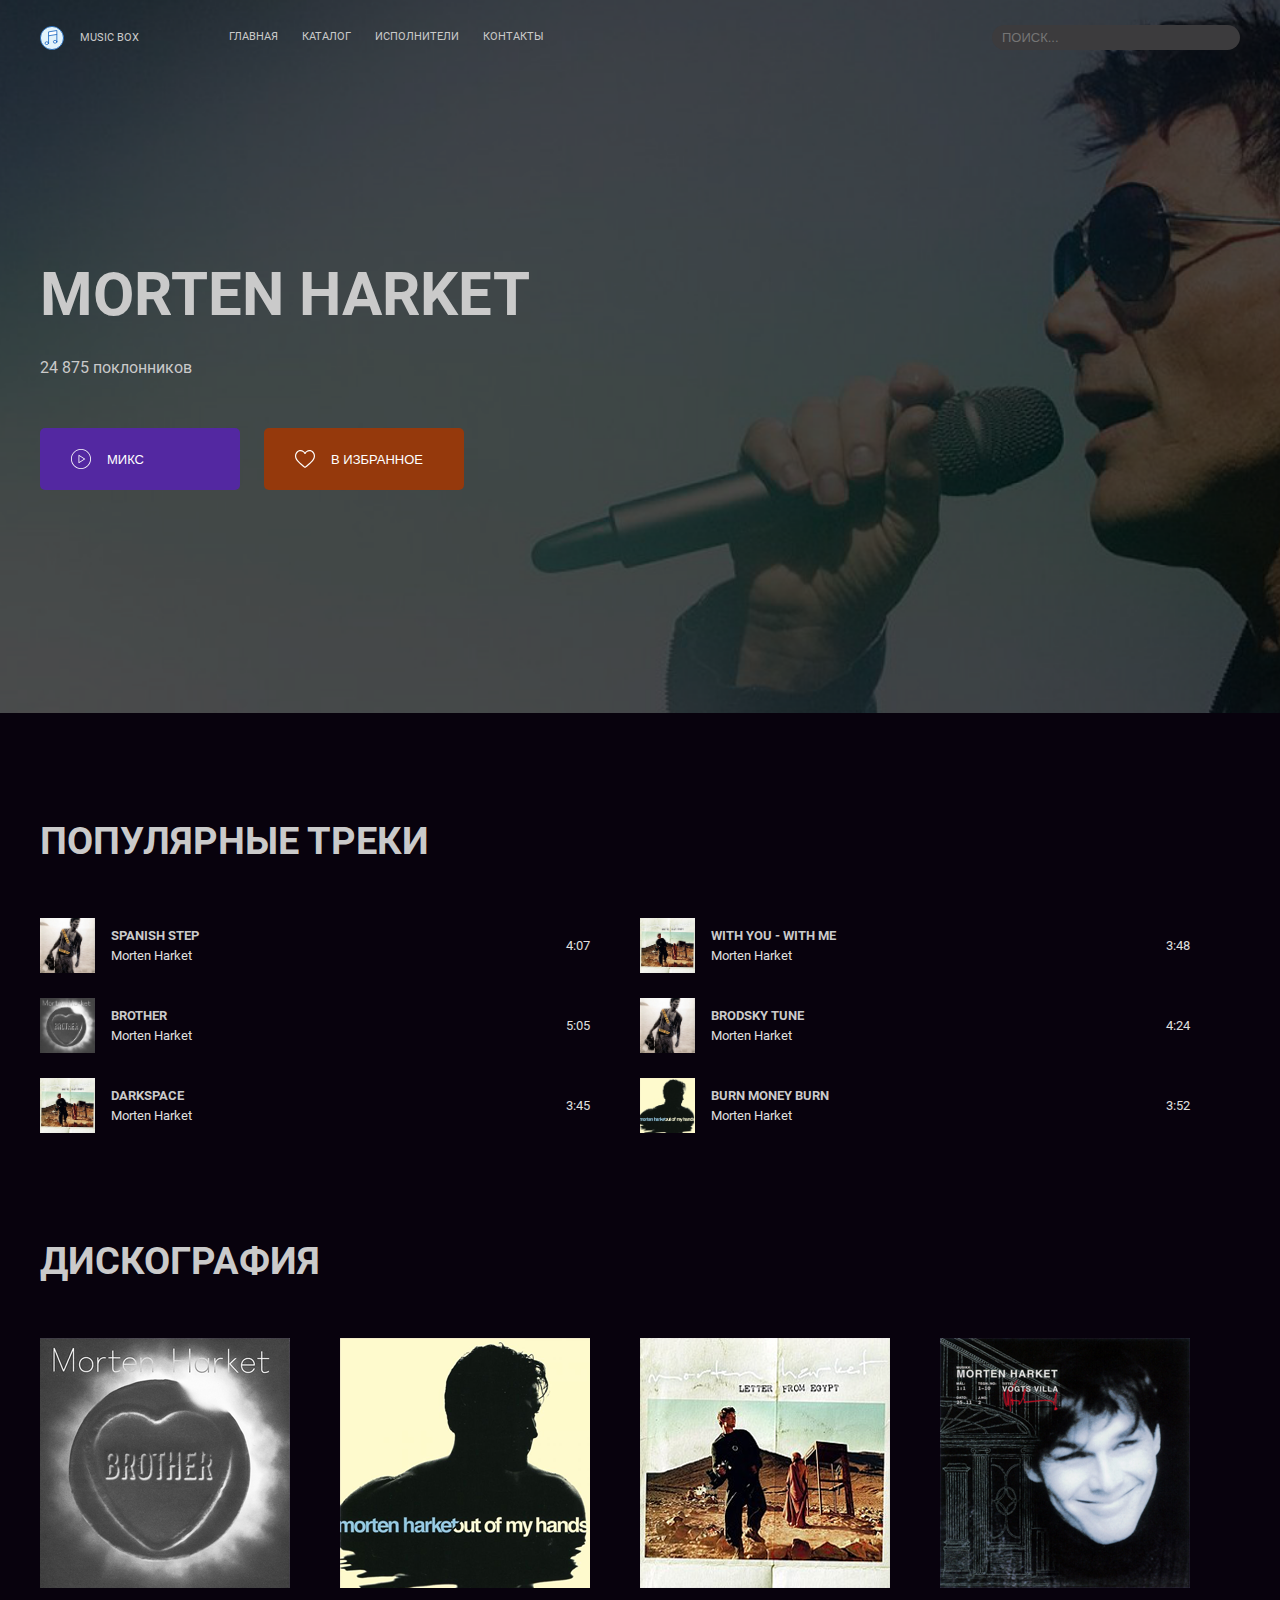
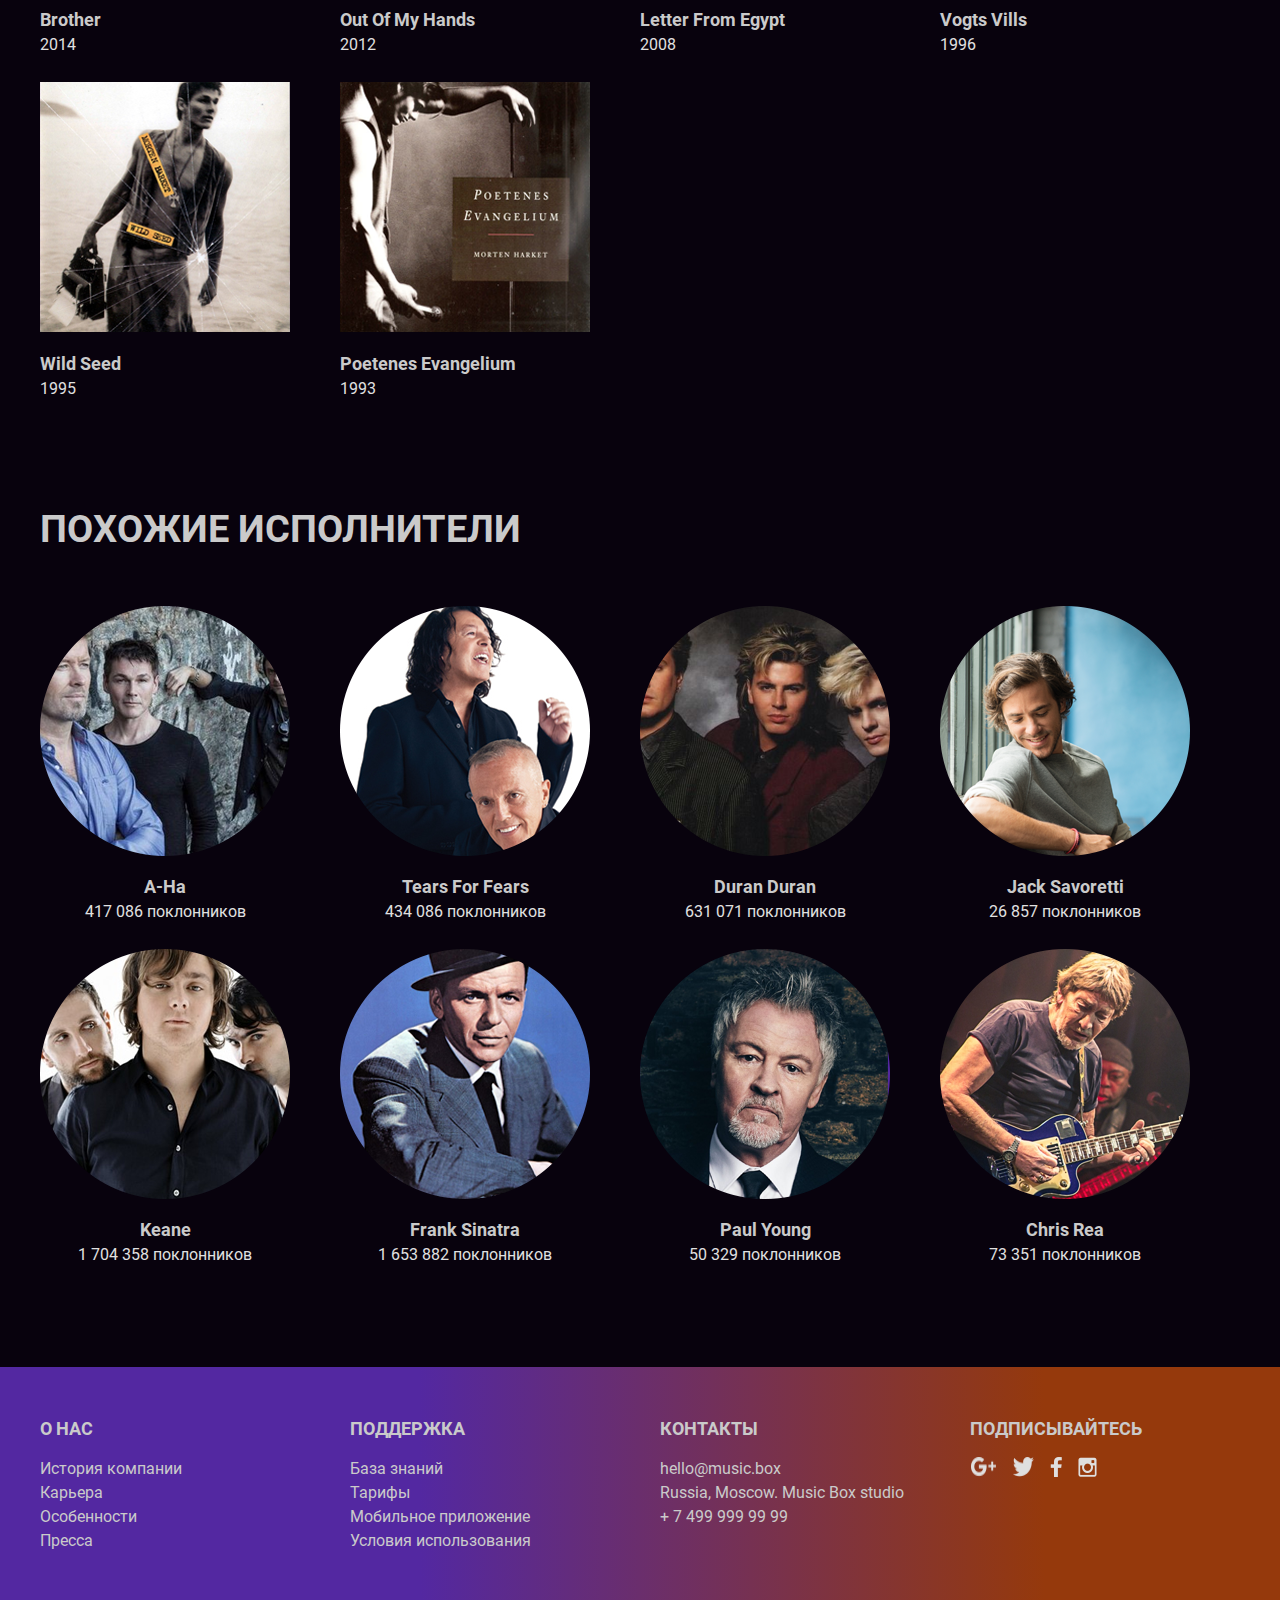
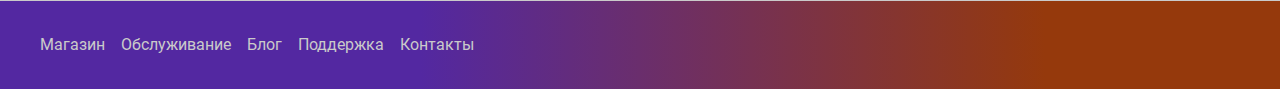
==== src/artist.html @ f11d0556 "first try" ====
<!DOCTYPE html>
<html lang="ru">
<head>
    <meta charset="UTF-8">
    <meta name="viewport" content="width=device-width, initial-scale=1.0">
    <meta http-equiv="X-UA-Compatible" content="ie=edge">
    <title>Портал «Music Box» Александр</title>

    <link rel="stylesheet" href="css/style.css">
</head>
<body>
    <header class="flex-center header">
        <div class="container-width">
            <div class="logo">
                <div class="music-logo"></div>
                <span>MUSIC BOX</span>
            </div>
            <nav>
                <ul>
                    <li>ГЛАВНАЯ</li>
                    <li>КАТАЛОГ</li>
                    <li>ИСПОЛНИТЕЛИ</li>
                    <li>КОНТАКТЫ</li>
                </ul>
            </nav>
            <input type="text" placeholder="ПОИСК...">
        </div>
    </header>
    <main id="page-description" class="main-second">
        <div class="container-width">
            <h1>Morten Harket</h1>
            <p>24 875 поклонников</p>
            <div class="button-flex">
                <button class="violet-color">МИКС</button>
                <button class="orange-color">В ИЗБРАННОЕ</button>
            </div>
        </div>
    </main>
    <section id="page-popular-track" class="popular-track">
        <div class="container-width">
            <h2>Популярные треки</h2>
            <div class="track-list">
                <div class="track-item">
                    <img src="./images/Wild Seed.png" alt="albom image 1">
                    <div class="track-info">
                        <h4>Spanish Step</h4>
                        <p>Morten Harket</p>
                    </div>
                    <p class="track-time">4:07</p>
                </div>
                <div class="track-item">
                    <img src="./images/Letter from Egypt.png" alt="albom image 2">
                    <div class="track-info">
                        <h4>With You - With Me</h4>
                        <p>Morten Harket</p>
                    </div>
                    <p class="track-time">3:48</p>
                </div>
                <div class="track-item">
                    <img src="./images/Brother.png" alt="albom image 3">
                    <div class="track-info">
                        <h4>Brother</h4>
                        <p>Morten Harket</p>
                    </div>
                    <p class="track-time">5:05</p>
                </div>
                <div class="track-item">
                    <img src="./images/Wild Seed.png" alt="albom image 1">
                    <div class="track-info">
                        <h4>Brodsky Tune</h4>
                        <p>Morten Harket</p>
                    </div>
                    <p class="track-time">4:24</p>
                </div>
                <div class="track-item">
                    <img src="./images/Letter from Egypt.png" alt="albom image 2">
                    <div class="track-info">
                        <h4>Darkspace</h4>
                        <p>Morten Harket</p>
                    </div>
                    <p class="track-time">3:45</p>
                </div>
                <div class="track-item">
                    <img src="./images/Out of My Hands.png" alt="albom image 4">
                    <div class="track-info">
                        <h4>Burn Money Burn</h4>
                        <p>Morten Harket</p>
                    </div>
                    <p class="track-time">3:52</p>
                </div>
            </div>
        </div>
    </section>
    <section id="page-discography" class="discography">
        <div class="container-width">
            <h2>Дискография</h2>
            <div class="discography-list">
                <div class="discography-item">
                    <img src="./images/Brother.png" alt="albom image 1">
                    <h4>Brother</h4>
                    <p>2014</p>
                </div>
                <div class="discography-item">
                    <img src="./images/Out of My Hands.png" alt="albom image 2">
                    <h4>Out Of My Hands</h4>
                    <p>2012</p>
                </div>
                <div class="discography-item">
                    <img src="./images/Letter from Egypt.png" alt="albom image 3">
                    <h4>Letter From Egypt</h4>
                    <p>2008</p>
                </div>
                <div class="discography-item">
                    <img src="./images/Vogts Villa.png" alt="albom image 4">
                    <h4>Vogts Vills</h4>
                    <p>1996</p>
                </div>
                <div class="discography-item">
                    <img src="./images/Wild Seed.png" alt="albom image 5">
                    <h4>Wild Seed</h4>
                    <p>1995</p>
                </div>
                <div class="discography-item">
                    <img src="./images/Poetenes Evangelium.png" alt="albom image 6">
                    <h4>Poetenes Evangelium</h4>
                    <p>1993</p>
                </div>
            </div>
        </div>
    </section>
    <section id="page-similar" class="similar">
        <div class="container-width">
            <h2>Похожие исполнители</h2>
            <div class="similar-list">
                <div class="similar-item">
                    <img src="./images/A-ha.png" alt="artist image 1">
                    <h4>A-Ha</h4>
                    <p>417 086 поклонников</p>
                </div>
                <div class="similar-item">
                    <img src="./images/Tears for Fears.png" alt="artist image 2">
                    <h4>Tears For Fears</h4>
                    <p>434 086 поклонников</p>
                </div>
                <div class="similar-item">
                    <img src="./images/Duran Duran.png" alt="artist image 3">
                    <h4>Duran Duran</h4>
                    <p>631 071 поклонников</p>
                </div>
                <div class="similar-item">
                    <img src="./images/Jack Savoretti.png" alt="artist image 4">
                    <h4>Jack Savoretti</h4>
                    <p>26 857 поклонников</p>
                </div>
                <div class="similar-item">
                    <img src="./images/Keane.png" alt="artist image 5">
                    <h4>Keane</h4>
                    <p>1 704 358 поклонников</p>
                </div>
                <div class="similar-item">
                    <img src="./images/Frank Sinatra.png" alt="artist image 6">
                    <h4>Frank Sinatra</h4>
                    <p>1 653 882 поклонников</p>
                </div>
                <div class="similar-item">
                    <img src="./images/Paul Young.png" alt="artist image 7">
                    <h4>Paul Young</h4>
                    <p>50 329 поклонников</p>
                </div>
                <div class="similar-item">
                    <img src="./images/Chris Rea.png" alt="artist image 8">
                    <h4>Chris Rea</h4>
                    <p>73 351 поклонников</p>
                </div>
            </div>
                
        </div>
    </section>
    <footer class="bg-gradient">
        <div class="footer-border"></div>
        <div class="container-width">
            <div class="footer-top">
                <div class="footer-column">
                    <h2>О нас</h2>
                    <p>История компании</p>
                    <p>Карьера</p>
                    <p>Особенности</p>
                    <p>Пресса</p>
                </div>
                <div class="footer-column">
                    <h2>Поддержка</h2>
                    <p>База знаний</p>
                    <p>Тарифы</p>
                    <p>Мобильное приложение</p>
                    <p>Условия использования</p>
                </div>
                <div class="footer-column">
                    <h2>Контакты</h2>
                    <p>hello@music.box</p>
                    <p>Russia, Moscow. Music Box studio</p>
                    <p>+ 7 499 999 99 99</p>
                </div>
                <div class="footer-column">
                    <h2>Подписывайтесь</h2>
                    <div class="logos">
                        <img src="./images/Google+.png" alt="google+">
                        <img src="./images/Twitter.png" alt="twitter">
                        <img src="./images/Facebook.png" alt="facebook">
                        <img src="./images/Instagram.png" alt="insta">
                    </div>
                </div>
            </div>
            <div class="footer-down">
                <span>Магазин</span>
                <span>Обслуживание</span>
                <span>Блог</span>
                <span>Поддержка</span>
                <span>Контакты</span>
            </div>
        </div>
    </footer>
</body>
</html>
---- src/css/style.css ----
@import "basic.css";
@import "header.css";
@import "main.css";
@import "pricing.css";
@import "pricing-item.css";
@import "news.css";
@import "mobile-app.css";
@import "footer.css";
@import "main-second.css";
@import "popular-track.css";
@import "discography.css";
@import "similar.css";
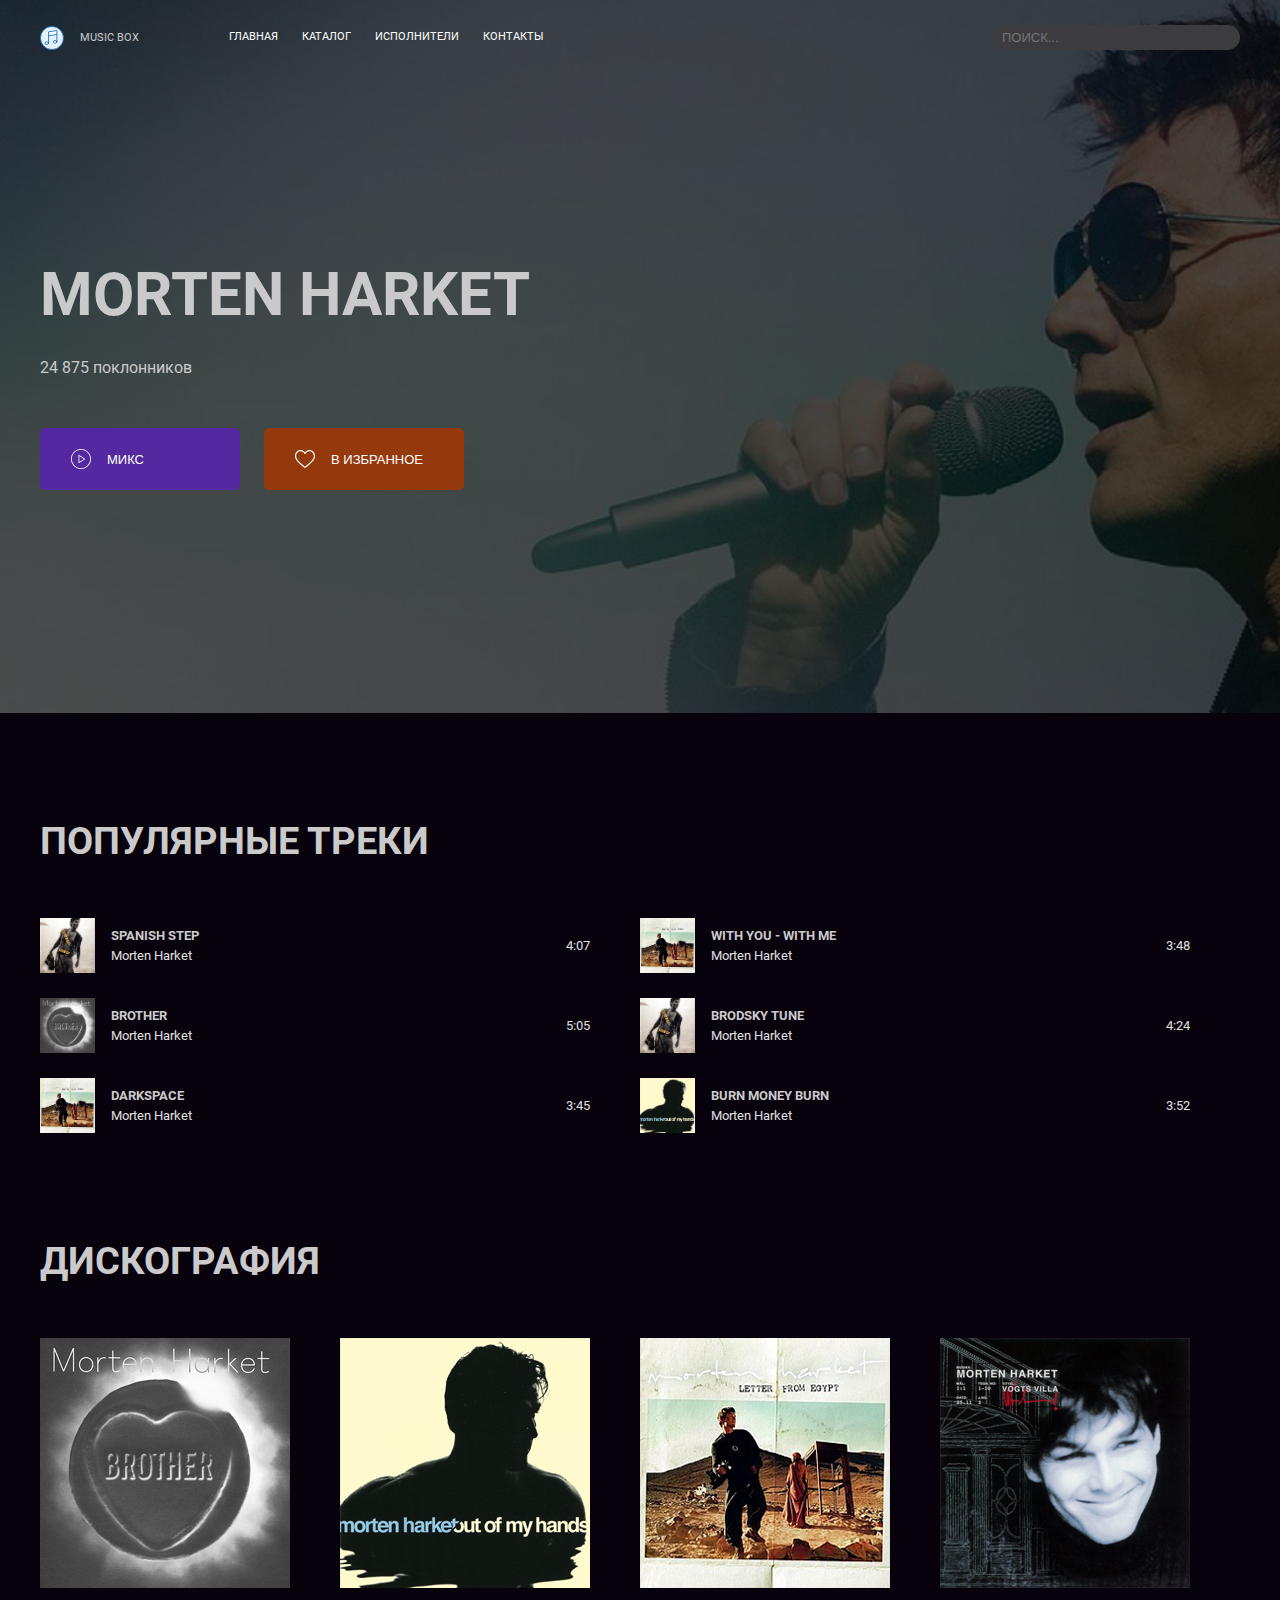
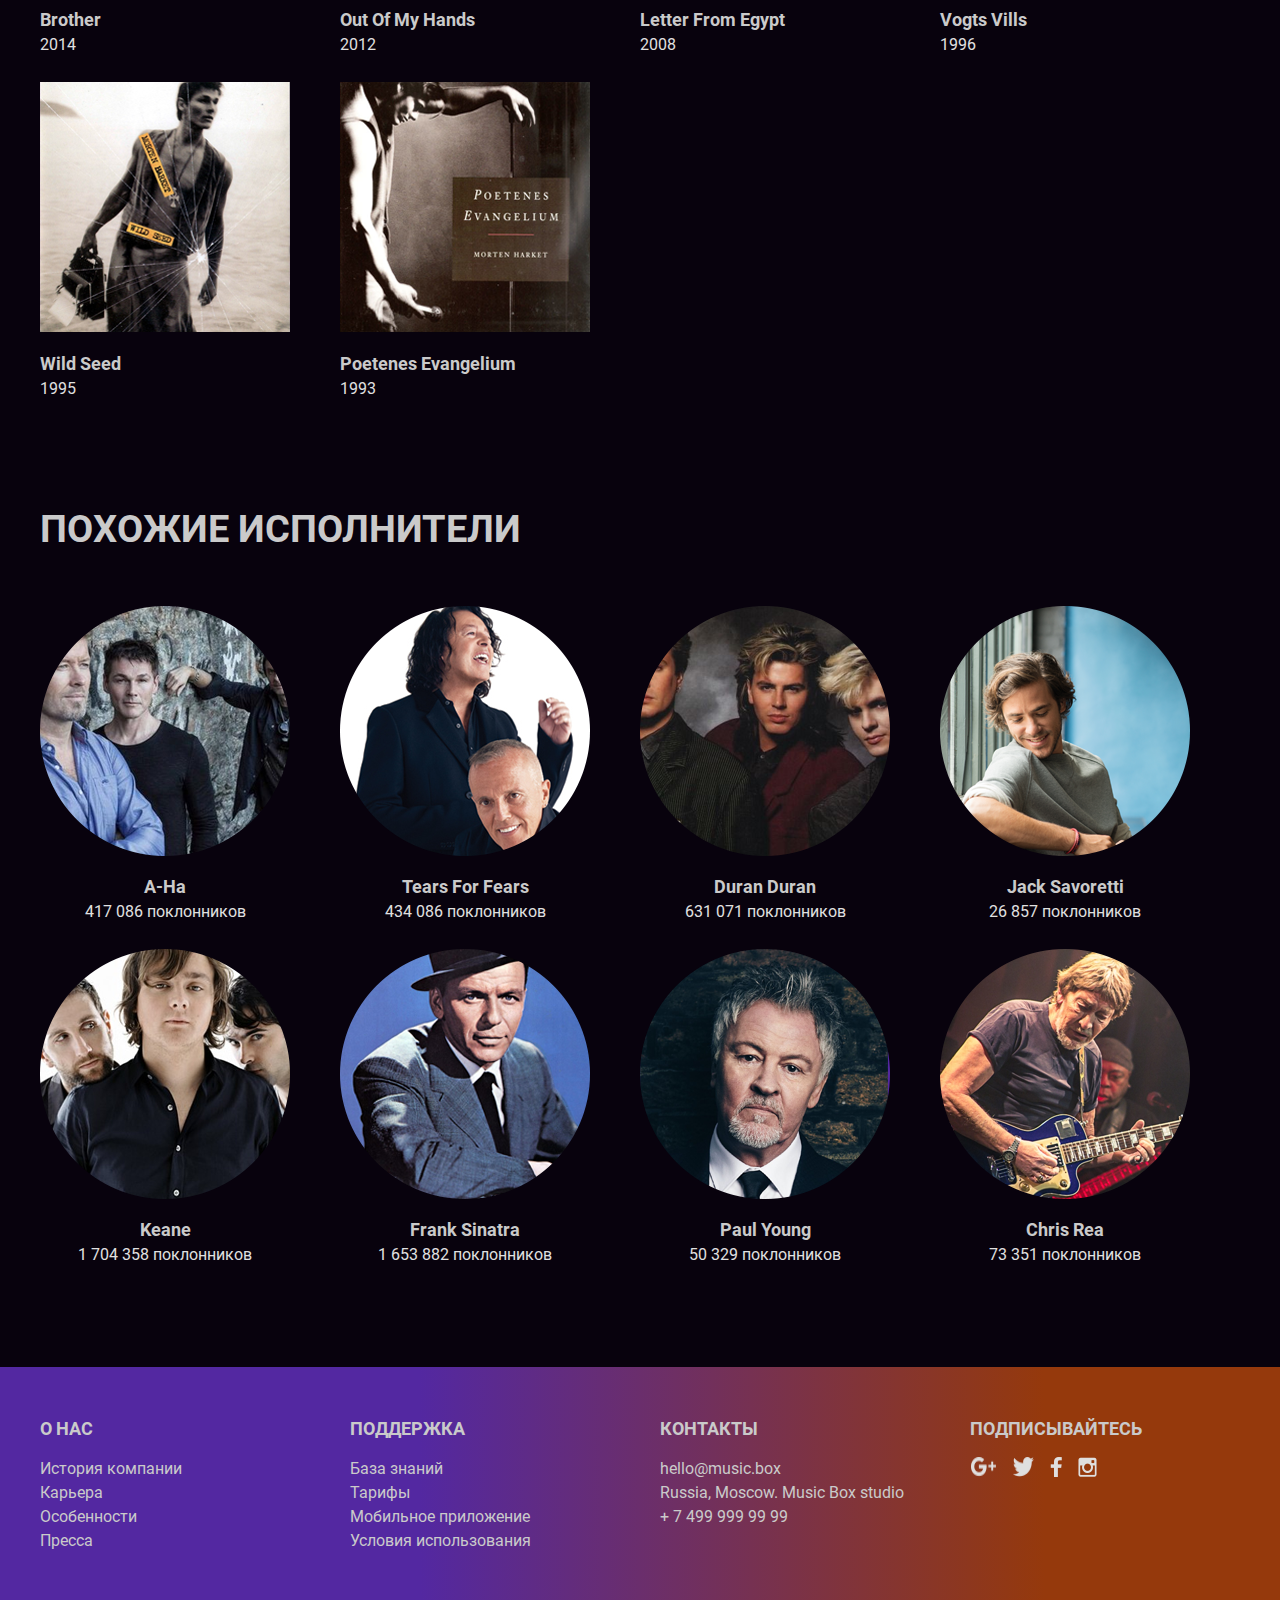
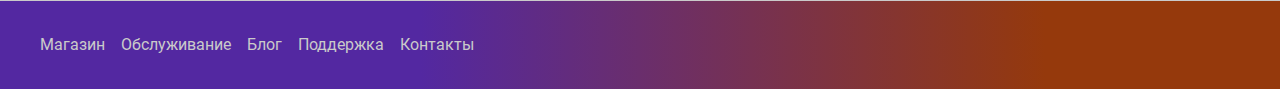
==== commit c9154155: "second try" ====
--- a/src/artist.html
+++ b/src/artist.html
@@ -17,10 +17,10 @@
             </div>
             <nav>
                 <ul>
-                    <li>ГЛАВНАЯ</li>
-                    <li>КАТАЛОГ</li>
-                    <li>ИСПОЛНИТЕЛИ</li>
-                    <li>КОНТАКТЫ</li>
+                    <li><a href="https://hexlet-alexglot-second-lesson.surge.sh/">ГЛАВНАЯ</a></li>
+                    <li><a href="#">КАТАЛОГ</a></li>
+                    <li><a href="#">ИСПОЛНИТЕЛИ</a></li>
+                    <li><a href="#">КОНТАКТЫ</a></li>
                 </ul>
             </nav>
             <input type="text" placeholder="ПОИСК...">
